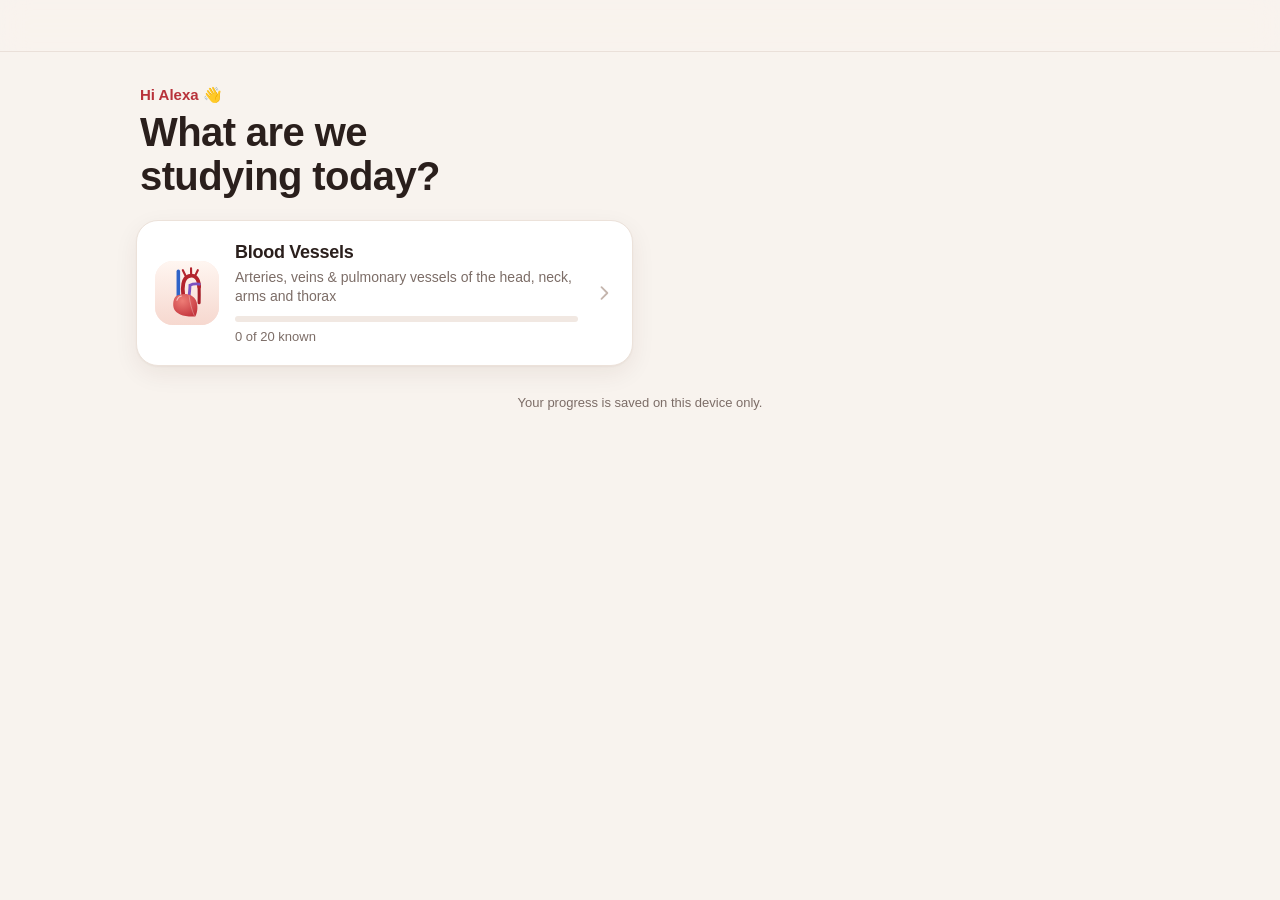
==== index.html @ 76a6473f "Anatomy Lab Study: PWA with flashcards, matching, labeling, quiz, weak spots Co-Authored-By: Claude " ====
<!DOCTYPE html>
<html lang="en">
<head>
<meta charset="utf-8">
<meta name="viewport" content="width=device-width, initial-scale=1, viewport-fit=cover">
<title>Anatomy Lab</title>
<meta name="description" content="Visual study games for anatomy lab practicals.">
<meta name="theme-color" content="#f8f3ee">
<meta name="color-scheme" content="light">
<meta name="mobile-web-app-capable" content="yes">
<meta name="apple-mobile-web-app-capable" content="yes">
<meta name="apple-mobile-web-app-title" content="Anatomy">
<meta name="apple-mobile-web-app-status-bar-style" content="default">
<meta name="format-detection" content="telephone=no">
<link rel="manifest" href="manifest.json">
<link rel="icon" href="icons/icon.svg" type="image/svg+xml">
<link rel="apple-touch-icon" href="icons/apple-touch-icon.png">
<link rel="stylesheet" href="css/app.css">
</head>
<body>
<!-- shared SVG definitions used by every diagram -->
<svg width="0" height="0" style="position:absolute" aria-hidden="true" focusable="false">
  <defs>
    <filter id="glow" filterUnits="userSpaceOnUse" x="-5000" y="-5000" width="10000" height="10000">
      <feGaussianBlur stdDeviation="7"/>
    </filter>
    <radialGradient id="heartGrad" cx="42%" cy="38%" r="70%">
      <stop offset="0" stop-color="#f8d3cc"/>
      <stop offset="1" stop-color="#e7a59c"/>
    </radialGradient>
  </defs>
</svg>

<header class="bar">
  <button class="back" id="back" hidden aria-label="Back"><svg viewBox="0 0 24 24" fill="none" stroke="currentColor" stroke-width="2.4" stroke-linecap="round" stroke-linejoin="round"><path d="M15 5l-7 7 7 7"/></svg></button>
  <div class="bar-title" id="barTitle"></div>
  <div class="bar-right" id="barRight"></div>
</header>
<main id="view" class="view"></main>

<script src="js/diagram.js"></script>
<script src="js/store.js"></script>
<script src="js/dnd.js"></script>
<script src="js/games.js"></script>
<script src="decks/index.js"></script>
<script src="js/app.js"></script>
</body>
</html>
---- css/app.css ----
/* ================= Anatomy Lab Study ================= */
:root {
  --bg: #f8f3ee;
  --surface: #ffffff;
  --surface-2: #fbf7f3;
  --ink: #2a1f1c;
  --muted: #7c6d67;
  --line: #ece2da;
  --line-strong: #dccfc6;
  --accent: #b8323a;
  --accent-ink: #9c2630;
  --accent-soft: #fbe8e7;
  --good: #2c9a58;
  --good-ink: #1d6b3d;
  --good-soft: #e4f5ea;
  --bad: #d23b3b;
  --bad-soft: #fde6e4;
  --gold: #f1b42f;
  --vein: #2f63c8;
  --pulm: #7a52c2;
  --radius: 20px;
  --shadow-sm: 0 1px 2px rgba(70, 35, 20, .05);
  --shadow: 0 1px 2px rgba(70, 35, 20, .04), 0 8px 24px rgba(70, 35, 20, .07);
  --shadow-lg: 0 18px 40px rgba(70, 35, 20, .18);
  --ease: cubic-bezier(.2, .8, .2, 1);
  --spring: cubic-bezier(.34, 1.56, .64, 1);
  --font: -apple-system, BlinkMacSystemFont, "SF Pro Text", "Segoe UI", Roboto, "Helvetica Neue", sans-serif;
  --font-round: ui-rounded, "SF Pro Rounded", -apple-system, BlinkMacSystemFont, "Segoe UI", Roboto, sans-serif;
  --bar-h: 52px;
  color-scheme: light;
}

* { box-sizing: border-box; }
html { -webkit-text-size-adjust: 100%; background: var(--bg); }
body {
  margin: 0;
  min-height: 100vh;
  min-height: 100dvh;
  background: var(--bg);
  color: var(--ink);
  font: 16px/1.45 var(--font);
  -webkit-font-smoothing: antialiased;
  -webkit-tap-highlight-color: transparent;
  touch-action: manipulation;
  overflow-x: hidden;
}
body.dragging { cursor: grabbing; user-select: none; -webkit-user-select: none; }
h1, h2, h3, h4 { font-family: var(--font-round); letter-spacing: -.015em; margin: 0; }
a { color: inherit; text-decoration: none; }
button { font: inherit; color: inherit; }
.muted { color: var(--muted); }

/* ---------- top bar ---------- */
.bar {
  position: sticky; top: 0; z-index: 50;
  display: grid; grid-template-columns: 44px 1fr 44px; align-items: center;
  height: calc(var(--bar-h) + env(safe-area-inset-top));
  padding: env(safe-area-inset-top) max(8px, env(safe-area-inset-right)) 0 max(8px, env(safe-area-inset-left));
  background: rgba(248, 243, 238, .86);
  -webkit-backdrop-filter: saturate(1.6) blur(14px);
  backdrop-filter: saturate(1.6) blur(14px);
  border-bottom: 1px solid rgba(220, 207, 198, .55);
}
.back {
  width: 40px; height: 40px; border: 0; border-radius: 12px; background: none;
  color: var(--accent); display: grid; place-items: center; cursor: pointer;
}
.back svg { width: 24px; height: 24px; }
.back[hidden] { display: grid; visibility: hidden; }
.back:active { background: var(--accent-soft); }
.bar-title { text-align: center; font: 600 16px/1.2 var(--font-round); white-space: nowrap; overflow: hidden; text-overflow: ellipsis; }

/* ---------- views ---------- */
.view {
  max-width: 1040px; margin: 0 auto;
  padding: 16px max(16px, env(safe-area-inset-right)) calc(32px + env(safe-area-inset-bottom)) max(16px, env(safe-area-inset-left));
}
.view.enter { animation: enter .35s var(--ease); }
@keyframes enter { from { opacity: 0; transform: translateY(10px); } }

.card { background: var(--surface); border: 1px solid var(--line); border-radius: var(--radius); box-shadow: var(--shadow); }

/* ---------- buttons, pills ---------- */
.btn {
  display: inline-flex; align-items: center; justify-content: center; gap: 8px;
  min-height: 48px; padding: 0 20px; border-radius: 14px;
  border: 1px solid var(--line-strong); background: var(--surface);
  font-weight: 600; font-size: 16px; cursor: pointer;
  box-shadow: var(--shadow-sm);
  transition: transform .15s var(--ease), background .2s, box-shadow .2s;
}
.btn:active { transform: scale(.97); }
.btn.primary { background: var(--accent); border-color: var(--accent); color: #fff; box-shadow: 0 6px 16px rgba(184, 50, 58, .25); }
.btn.good { background: var(--good); border-color: var(--good); color: #fff; box-shadow: 0 6px 16px rgba(44, 154, 88, .25); }
.btn.bad { background: var(--surface); color: var(--bad); border-color: #f1c0bb; }
.btn.small { min-height: 36px; padding: 0 14px; font-size: 14px; border-radius: 11px; }
.btn.wide { width: 100%; }
@media (hover: hover) {
  .btn:hover { box-shadow: var(--shadow); }
  .btn.primary:hover { background: var(--accent-ink); }
}
.pill {
  display: inline-flex; align-items: center; height: 30px; padding: 0 12px; border-radius: 999px;
  background: var(--surface); border: 1px solid var(--line); color: var(--muted);
  font-size: 13px; font-weight: 600; white-space: nowrap;
}
.pill.good { color: var(--good-ink); background: var(--good-soft); border-color: #c9ead5; }
.link-btn { display: block; margin: 28px auto 0; border: 0; background: none; color: var(--muted); font-size: 14px; text-decoration: underline; cursor: pointer; padding: 10px; }

/* ---------- home ---------- */
.hero { padding: 18px 4px 22px; }
.eyebrow { margin: 0 0 6px; color: var(--accent); font: 600 15px var(--font-round); }
.hero h1 { font-size: clamp(28px, 7.5vw, 40px); line-height: 1.1; max-width: 14ch; }
.topics { display: grid; gap: 14px; }
@media (min-width: 720px) { .topics { grid-template-columns: repeat(2, 1fr); } }
.topic {
  display: grid; grid-template-columns: 64px 1fr 20px; gap: 16px; align-items: center;
  padding: 18px; background: var(--surface); border: 1px solid var(--line); border-radius: 22px;
  box-shadow: var(--shadow); transition: transform .2s var(--ease), box-shadow .2s;
}
.topic:active { transform: scale(.985); }
@media (hover: hover) { .topic:hover { transform: translateY(-2px); box-shadow: var(--shadow), 0 14px 30px rgba(70, 35, 20, .08); } }
.topic-icon {
  width: 64px; height: 64px; border-radius: 18px; display: grid; place-items: center;
  background: linear-gradient(145deg, #fdeeea, #f7dcd6);
}
.topic-icon svg { width: 44px; height: 44px; }
.topic-icon img { width: 64px; height: 64px; border-radius: 18px; }
.topic-icon .initial { font: 700 28px var(--font-round); color: var(--accent); }
.topic h3 { font-size: 18px; }
.topic p { margin: 3px 0 10px; color: var(--muted); font-size: 14px; line-height: 1.35; }
.topic-meta { font-size: 13px; color: var(--muted); margin-top: 6px; }
.topic-meta b { color: var(--accent); font-weight: 600; }
.chev { color: #c4b5ad; width: 20px; height: 20px; }
.chev svg { width: 20px; height: 20px; }
.meter { height: 6px; background: #f1e8e2; border-radius: 99px; overflow: hidden; }
.meter span { display: block; height: 100%; background: linear-gradient(90deg, var(--good), #48b87a); border-radius: inherit; transition: width .6s var(--ease); }
.fine { text-align: center; color: var(--muted); font-size: 13px; margin-top: 28px; }

/* ---------- topic page ---------- */
.deck-hero { padding: 8px 4px 16px; }
.deck-hero h1 { font-size: clamp(24px, 6.4vw, 34px); line-height: 1.12; margin-bottom: 8px; }
.deck-hero p { margin: 0 0 12px; font-size: 15px; }
.legend { display: flex; flex-wrap: wrap; gap: 8px 14px; }
.key { display: inline-flex; align-items: center; gap: 6px; font-size: 13px; font-weight: 600; color: var(--muted); }
.key i { width: 18px; height: 6px; border-radius: 9px; }
.stats { display: flex; align-items: center; gap: 18px; padding: 16px 18px; margin-bottom: 16px; }
.ring { width: 78px; height: 78px; flex: none; }
.ring-bg { fill: none; stroke: #f1e8e2; stroke-width: 8; }
.ring-fg { fill: none; stroke: var(--good); stroke-width: 8; stroke-linecap: round; transform: rotate(-90deg); transform-origin: 36px 36px; transition: stroke-dashoffset 1s var(--ease); }
.ring text { font: 700 16px var(--font-round); fill: var(--ink); }
.stat-list { flex: 1; display: grid; grid-template-columns: repeat(3, 1fr); gap: 6px; text-align: center; }
.stat-list b { display: block; font: 700 22px var(--font-round); }
.stat-list span { font-size: 12px; color: var(--muted); }
.games { display: grid; gap: 10px; }
@media (min-width: 720px) { .games { grid-template-columns: repeat(2, 1fr); } }
.game-row {
  display: grid; grid-template-columns: 48px 1fr auto 20px; align-items: center; gap: 14px;
  padding: 14px 16px; background: var(--surface); border: 1px solid var(--line); border-radius: 18px;
  box-shadow: var(--shadow-sm); transition: transform .2s var(--ease), box-shadow .2s;
}
.game-row:active { transform: scale(.985); }
@media (hover: hover) { .game-row:hover { box-shadow: var(--shadow); transform: translateY(-1px); } }
.game-row.disabled { opacity: .55; pointer-events: none; box-shadow: none; }
.game-icon { width: 48px; height: 48px; border-radius: 14px; display: grid; place-items: center; }
.game-icon svg { width: 26px; height: 26px; }
.gi-flash { background: #fdeceb; color: #c8343c; }
.gi-match { background: #e9effc; color: #2f63c8; }
.gi-label { background: #f0eafb; color: #7a52c2; }
.gi-quiz { background: #fff3db; color: #c07d0a; }
.gi-weak { background: #e6f5ec; color: #2c9a58; }
.game-text b { display: block; font: 600 17px var(--font-round); }
.game-text small { display: block; color: var(--muted); font-size: 13.5px; line-height: 1.3; margin-top: 2px; }
.badge { font-size: 12px; font-weight: 700; padding: 4px 9px; border-radius: 99px; background: #f3ece7; color: var(--muted); white-space: nowrap; }
.badge.hot { background: var(--accent); color: #fff; }

/* ---------- game common ---------- */
.progress { height: 6px; background: #efe5de; border-radius: 99px; overflow: hidden; margin: 2px 0 12px; }
.progress span { display: block; height: 100%; background: linear-gradient(90deg, var(--accent), #e0605c); border-radius: inherit; transition: width .45s var(--ease); }
.meta-row, .toolbar { display: flex; flex-wrap: wrap; align-items: center; gap: 8px; margin-bottom: 12px; }
.toolbar .btn.small { margin-left: auto; }
.keys { text-align: center; color: #b3a49c; font-size: 12px; margin: 12px 0 0; }
@media (hover: none) { .keys { display: none; } }

svg.diagram { display: block; width: 100%; height: auto; }
.side-tag { font: 700 20px var(--font); fill: #b9aaa2; letter-spacing: .02em; }
.hl-halo { animation: pulse 1.5s ease-in-out infinite; }
@keyframes pulse { 0%, 100% { opacity: .35; } 50% { opacity: 1; } }
.photo { display: block; width: 100%; height: auto; border-radius: 12px; }
.nopic, .def-prompt { padding: 28px 18px; font: 600 20px/1.35 var(--font-round); text-align: center; margin: 0; }

/* ---------- flashcards ---------- */
.flashcard {
  position: relative; max-width: 520px; margin: 0 auto;
  background: var(--surface); border: 1px solid var(--line); border-radius: 24px; box-shadow: var(--shadow);
  padding: 10px; cursor: pointer; outline: none;
  transition: transform .15s ease-in, opacity .15s;
}
.flashcard:focus-visible { box-shadow: 0 0 0 3px var(--accent-soft), var(--shadow); }
.flashcard.flip-out { transform: perspective(900px) rotateY(90deg) scale(.96); }
.flashcard.flip-in { animation: flipIn .2s ease-out; }
@keyframes flipIn { from { transform: perspective(900px) rotateY(-90deg) scale(.96); } }
.flashcard.out-right { transform: translateX(60px) rotate(4deg); opacity: 0; transition: transform .25s ease-in, opacity .25s; }
.flashcard.out-left { transform: translateX(-60px) rotate(-4deg); opacity: 0; transition: transform .25s ease-in, opacity .25s; }
.flashcard.in { animation: cardIn .3s var(--ease); }
@keyframes cardIn { from { transform: translateY(14px) scale(.98); opacity: 0; } }
.face-front { position: relative; }
.tap-hint {
  position: absolute; left: 50%; top: 10px; transform: translateX(-50%);
  font-size: 12px; font-weight: 600; color: var(--muted); background: rgba(255, 255, 255, .85);
  padding: 4px 10px; border-radius: 99px; border: 1px solid var(--line); pointer-events: none;
}
.face-back { display: flex; flex-direction: column; gap: 6px; }
.back-pic { width: 100%; max-width: calc(44vh * .846); margin: 0 auto; }
.back-pic .photo { max-height: 44vh; object-fit: contain; }
.back-text { padding: 6px 12px 14px; text-align: center; animation: enter .3s var(--ease); }
.back-text h2 { font-size: 25px; color: var(--accent); line-height: 1.15; }
.back-text p { margin: 8px 0 0; font-size: 17px; line-height: 1.45; }
.fc-actions { display: flex; gap: 10px; max-width: 520px; margin: 14px auto 0; }
.fc-actions .btn { flex: 1; min-height: 54px; font-size: 17px; }

/* ---------- drag chips ---------- */
.chips { display: flex; flex-wrap: wrap; gap: 8px; }
.chip {
  display: inline-flex; align-items: center; justify-content: center; text-align: center;
  min-height: 42px; padding: 8px 14px; border-radius: 12px;
  background: var(--surface); border: 1.5px solid var(--line-strong); box-shadow: 0 2px 0 #e7dbd3;
  font-weight: 600; font-size: 15px; line-height: 1.2; cursor: grab;
  user-select: none; -webkit-user-select: none; -webkit-touch-callout: none; touch-action: none;
  transition: transform .2s var(--ease), background .2s, border-color .2s, opacity .2s, box-shadow .2s;
}
.chip:focus-visible { outline: 3px solid var(--accent-soft); outline-offset: 2px; }
.chip.selected { border-color: var(--accent); background: var(--accent-soft); color: var(--accent-ink); transform: translateY(-2px); box-shadow: 0 6px 14px rgba(184, 50, 58, .18); }
.chip.placeholder { opacity: .25; transform: scale(.96); }
.chip.ghost {
  position: fixed; z-index: 1000; margin: 0; pointer-events: none; cursor: grabbing;
  border-color: var(--accent); box-shadow: var(--shadow-lg); transition: none;
}
.chip.ghost.returning { transition: transform .38s var(--spring); }
.chip.ghost.wrong, .chip.wrong { background: var(--bad-soft); border-color: var(--bad); color: var(--bad); }
.chip.wrong:not(.ghost) { animation: shake .45s; }
.chip.locked { cursor: default; background: var(--good-soft); border-color: var(--good); color: var(--good-ink); box-shadow: none; }
.chip.snap { animation: snap .45s var(--spring); }
@keyframes snap { 0% { transform: scale(.7); } 60% { transform: scale(1.08); } 100% { transform: scale(1); } }
@keyframes shake { 0%, 100% { transform: translateX(0); } 20% { transform: translateX(-7px); } 40% { transform: translateX(6px); } 60% { transform: translateX(-4px); } 80% { transform: translateX(3px); } }

.drop.over { outline: 3px solid var(--accent); outline-offset: 2px; }
.armed .drop:not(.solved) { outline: 2px dashed rgba(184, 50, 58, .45); outline-offset: 2px; cursor: pointer; }
.drop.reject { animation: shake .45s, redflash .6s; }
@keyframes redflash { 30% { background-color: var(--bad-soft); border-color: var(--bad); } }
.drop.accept { animation: greenpop .55s var(--spring); }
@keyframes greenpop { 0% { transform: scale(1); } 40% { transform: scale(1.04); box-shadow: 0 0 0 6px rgba(44, 154, 88, .2); } 100% { transform: scale(1); } }

/* ---------- matching ---------- */
.seg { display: inline-flex; padding: 3px; background: #efe6df; border-radius: 12px; }
.seg button { border: 0; background: none; padding: 7px 12px; border-radius: 9px; font-size: 14px; font-weight: 600; color: var(--muted); cursor: pointer; transition: background .2s, color .2s; }
.seg button.on { background: var(--surface); color: var(--accent); box-shadow: var(--shadow-sm); }
.match { display: grid; gap: 14px; }
.tray {
  position: sticky; top: calc(var(--bar-h) + env(safe-area-inset-top)); z-index: 10;
  margin: 0 -16px; padding: 10px 16px 12px;
  background: rgba(248, 243, 238, .92);
  -webkit-backdrop-filter: blur(10px); backdrop-filter: blur(10px);
}
.tray-hint { margin: 0 0 8px; font-size: 13px; color: var(--muted); }
.tray .chip { flex: 1 1 auto; }
.targets { display: grid; gap: 10px; }
.match.pics .targets { grid-template-columns: repeat(2, minmax(0, 1fr)); }
.target {
  background: var(--surface); border: 1.5px dashed var(--line-strong); border-radius: 16px; padding: 12px;
  display: flex; flex-direction: column; gap: 10px; transition: border-color .25s, background .25s;
}
.target-def { margin: 0; font-size: 15.5px; line-height: 1.4; }
.target-pic { border-radius: 10px; overflow: hidden; background: var(--surface-2); }
.match.pics .target { padding: 8px; gap: 8px; }
.slot { min-height: 44px; border-radius: 12px; background: #f5eee9; display: flex; align-items: stretch; justify-content: stretch; }
.slot span { flex: 1; display: grid; place-items: center; font-size: 13px; color: #b6a69d; }
.slot .chip { width: 100%; font-size: 14px; min-height: 44px; }
.target.solved { border-style: solid; border-color: var(--good); background: #fbfffc; }
@media (min-width: 760px) {
  .match { grid-template-columns: 260px 1fr; align-items: start; }
  .tray { margin: 0; padding: 0; background: none; backdrop-filter: none; -webkit-backdrop-filter: none; top: calc(var(--bar-h) + 16px); }
  .tray .chips { flex-direction: column; }
  .targets { grid-template-columns: repeat(2, minmax(0, 1fr)); }
  .match.pics .targets { grid-template-columns: repeat(3, minmax(0, 1fr)); }
}

/* ---------- label the diagram ---------- */
.label-layout { display: grid; gap: 14px; }
.label-board {
  position: relative; container-type: inline-size;
  background: var(--surface); border: 1px solid var(--line); border-radius: var(--radius); box-shadow: var(--shadow);
  overflow: hidden;
}
.label-board svg.diagram { position: absolute; inset: 0; width: 100%; height: 100%; }
.leader { stroke: #8f7f78; stroke-width: 2.2; fill: none; }
.leader-dot { fill: #2a1f1c; stroke: #fff; stroke-width: 3; }
.lbox {
  position: absolute; display: flex; align-items: stretch;
  border: 1.5px dashed #c9b7ae; border-radius: 8px; background: rgba(255, 255, 255, .94);
  transition: border-color .2s, background .2s;
}
.lbox.solved { border: 1.5px solid var(--good); background: var(--good-soft); }
.lbox .chip.in-box {
  flex: 1; min-height: 0; padding: 1px 3px; border: 0; border-radius: 6px; box-shadow: none; background: transparent;
  font-size: 10px; font-size: max(9.5px, 2.35cqw); line-height: 1.1; letter-spacing: -.01em; overflow: hidden;
}
.bank { padding: 14px; }
.bank h3 { font: 600 14px var(--font-round); color: var(--muted); margin-bottom: 10px; }
.bank h3 small { font-weight: 400; }
.bank .chip { font-size: 14px; min-height: 40px; padding: 6px 11px; }
.result { display: flex; align-items: center; justify-content: space-between; gap: 12px; padding: 14px 16px; margin-bottom: 12px; background: var(--good-soft); border-color: #c4e7d1; animation: enter .4s var(--ease); }
.result .score { display: block; font: 700 30px var(--font-round); color: var(--good-ink); }
.result span { color: var(--good-ink); font-size: 14px; }
@media (min-width: 860px) {
  .label-layout { grid-template-columns: minmax(0, 1fr) 310px; align-items: start; }
  .bank { position: sticky; top: calc(var(--bar-h) + 16px); }
  .bank .chip { flex: 1 1 calc(50% - 4px); min-height: 40px; font-size: 13px; padding: 4px 8px; }
}

/* ---------- quiz ---------- */
.quiz-pic { padding: 8px; max-width: 480px; margin: 0 auto; }
.quiz-pic > svg.diagram { max-width: calc(50vh * .846); margin: 0 auto; }
.quiz-q { text-align: center; font: 600 17px var(--font-round); margin: 14px 0 10px; }
.options { display: grid; gap: 9px; max-width: 480px; margin: 0 auto; }
@media (min-width: 560px) { .options { grid-template-columns: 1fr 1fr; } }
.option {
  min-height: 54px; padding: 10px 14px; border-radius: 14px; text-align: left;
  border: 1.5px solid var(--line-strong); background: var(--surface); box-shadow: 0 2px 0 #e7dbd3;
  font-size: 16px; font-weight: 600; cursor: pointer; transition: transform .15s var(--ease), background .2s, border-color .2s;
}
.option:active:not(:disabled) { transform: scale(.98); }
.option:disabled { cursor: default; }
.option.right { background: var(--good-soft); border-color: var(--good); color: var(--good-ink); }
.option.pop { animation: snap .45s var(--spring); }
.option.wrong { background: var(--bad-soft); border-color: var(--bad); color: var(--bad); animation: shake .45s; }
.explain { max-width: 480px; margin: 12px auto 0; padding: 14px 16px; animation: enter .3s var(--ease); }
.explain b { color: var(--accent); font: 700 17px var(--font-round); }
.explain p { margin: 4px 0 12px; }

/* ---------- done screens ---------- */
.done { max-width: 520px; margin: 10px auto; padding: 28px 20px 22px; text-align: center; animation: enter .4s var(--ease); }
.done-emoji { font-size: 52px; line-height: 1; margin-bottom: 10px; animation: snap .6s var(--spring); }
.done h2 { font-size: 26px; }
.done p { margin: 6px 0 0; }
.missed { text-align: left; margin-top: 18px; border-top: 1px solid var(--line); padding-top: 14px; }
.missed h4 { font-size: 14px; color: var(--muted); margin-bottom: 8px; }
.missed-row { padding: 8px 0; border-bottom: 1px solid #f3ece6; font-size: 14px; }
.missed-row b { display: block; color: var(--accent); }
.missed-row span { color: var(--muted); }
.done-btns { display: flex; gap: 10px; margin-top: 20px; }
.done-btns .btn { flex: 1; }

/* ---------- toast ---------- */
.toast {
  position: fixed; left: 50%; bottom: calc(28px + env(safe-area-inset-bottom)); z-index: 2000;
  transform: translate(-50%, 20px); opacity: 0;
  background: #2a1f1c; color: #fff; padding: 11px 18px; border-radius: 99px; font-weight: 600; font-size: 15px;
  box-shadow: var(--shadow-lg); transition: transform .3s var(--spring), opacity .25s;
  pointer-events: none;
}
.toast.show { transform: translate(-50%, 0); opacity: 1; }

@media (prefers-reduced-motion: reduce) {
  *, *::before, *::after { animation-duration: .01ms !important; animation-iteration-count: 1 !important; transition-duration: .01ms !important; }
  .hl-halo { opacity: .8; }
}
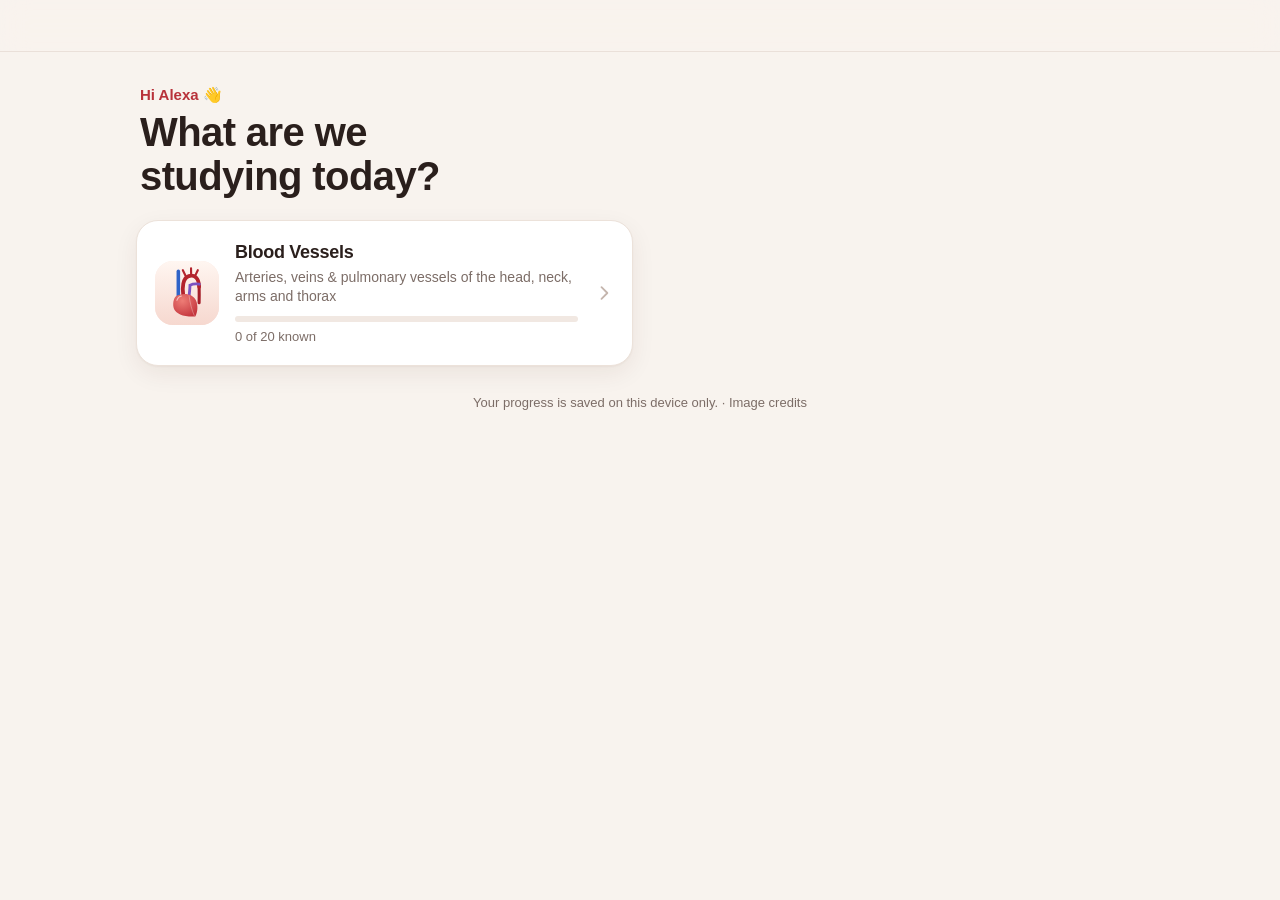
==== commit ddc8be65: "Use real textbook figures with pointer setup mode - 7 OpenStax A&P figures (CC BY 3.0 via Wikimedia " ====
--- a/index.html
+++ b/index.html
@@ -39,9 +39,11 @@
 <main id="view" class="view"></main>
 
 <script src="js/diagram.js"></script>
+<script src="js/figure.js"></script>
 <script src="js/store.js"></script>
 <script src="js/dnd.js"></script>
 <script src="js/games.js"></script>
+<script src="js/setup.js"></script>
 <script src="decks/index.js"></script>
 <script src="js/app.js"></script>
 </body>
--- a/css/app.css
+++ b/css/app.css
@@ -365,3 +365,79 @@
   *, *::before, *::after { animation-duration: .01ms !important; animation-iteration-count: 1 !important; transition-duration: .01ms !important; }
   .hl-halo { opacity: .8; }
 }
+
+/* ---------- textbook figures ---------- */
+.pic { position: relative; }
+.fig { position: relative; width: 100%; background: #fff; border-radius: 12px; overflow: hidden; }
+.fig-zoom { position: absolute; inset: 0; overflow: hidden; }
+.fig-pan { position: absolute; inset: 0; transform-origin: 0 0; will-change: transform; }
+.fig-crop { position: absolute; }
+.fig-layer { position: relative; width: 100%; container-type: inline-size; }
+.fig-img { display: block; width: 100%; height: 100%; user-select: none; -webkit-user-select: none; -webkit-touch-callout: none; }
+.fig-mask { position: absolute; background: #fff; border-radius: 2px; }
+.fig-marker { position: absolute; width: 0; height: 0; pointer-events: none; }
+.fig-marker i {
+  position: absolute; left: -17px; top: -17px; width: 34px; height: 34px; border-radius: 50%;
+  border: 3.5px solid #ffc93c; box-shadow: 0 0 0 2px rgba(255,255,255,.9), 0 0 16px 6px rgba(255,201,60,.75);
+  animation: ring 1.5s ease-in-out infinite;
+}
+@keyframes ring { 0%, 100% { transform: scale(.85); opacity: .75; } 50% { transform: scale(1.12); opacity: 1; } }
+.fig-broken .fig-img { visibility: hidden; }
+.zoom-btn {
+  position: absolute; right: 8px; bottom: 8px; width: 38px; height: 38px; border-radius: 12px; z-index: 2;
+  border: 1px solid var(--line); background: rgba(255,255,255,.92); color: var(--ink); display: grid; place-items: center; cursor: pointer;
+}
+.zoom-btn svg { width: 20px; height: 20px; }
+.flashcard .fig, .quiz-pic .fig { max-height: 60vh; }
+.fbox { position: absolute; display: flex; align-items: stretch; background: #fff; border: 1.5px dashed #c9b7ae; border-radius: 4px; }
+.fbox.solved { border: 1.5px solid var(--good); background: var(--good-soft); }
+.fbox .chip.in-box { flex: 1; min-height: 0; padding: 0 2px; border: 0; box-shadow: none; background: transparent; font-size: calc(var(--fs) * 1.05cqw); line-height: 1.05; overflow: hidden; }
+.fig-board { padding: 6px; }
+.zoom-ctl { display: flex; align-items: center; gap: 8px; padding: 8px 4px 2px; font-size: 13px; }
+.view-toggle { display: flex; align-items: center; justify-content: space-between; gap: 12px; padding: 12px 16px; margin-top: 16px; }
+.view-toggle b { display: block; font: 600 16px var(--font-round); }
+.view-toggle small { color: var(--muted); font-size: 13px; }
+.credits { display: grid; gap: 12px; }
+.credit { padding: 14px 16px; font-size: 14px; }
+.credit p { margin: 6px 0 0; }
+.credit a { color: var(--accent); text-decoration: underline; }
+.lightbox { position: fixed; inset: 0; z-index: 3000; background: rgba(30,20,18,.92); display: flex; flex-direction: column; opacity: 0; transition: opacity .2s; padding: env(safe-area-inset-top) 0 env(safe-area-inset-bottom); }
+.lightbox.show { opacity: 1; } .lightbox.closing { opacity: 0; }
+.lb-top { display: flex; justify-content: space-between; align-items: center; padding: 10px 14px; color: #fff; font-weight: 600; }
+.lb-body { flex: 1; display: flex; align-items: center; padding: 8px; min-height: 0; }
+.lb-body .fig { max-height: 100%; }
+.lb-hint { text-align: center; color: #cbbdb6; font-size: 13px; margin: 6px 0 12px; }
+body.noscroll { overflow: hidden; }
+
+/* ---------- setup mode ---------- */
+.setup-top { display: flex; flex-wrap: wrap; gap: 8px; align-items: center; margin-bottom: 8px; }
+.setup-top select, .setup-tools select { font: inherit; font-size: 15px; padding: 8px 10px; border-radius: 10px; border: 1px solid var(--line-strong); background: var(--surface); max-width: 100%; }
+.setup-help { font-size: 13px; margin: 0 0 8px; }
+.setup-tools { display: flex; flex-wrap: wrap; gap: 8px; align-items: center; margin-bottom: 10px; min-height: 36px; }
+.setup-board { padding: 6px; }
+.setup-bottom { display: flex; flex-wrap: wrap; gap: 8px; margin-top: 12px; }
+.small-note { font-size: 13px; margin-top: 8px; }
+.setup-out { width: 100%; min-height: 220px; margin-top: 10px; font: 12px/1.4 ui-monospace, Menlo, Consolas, monospace; border-radius: 10px; border: 1px solid var(--line-strong); padding: 10px; }
+.ed { position: absolute; touch-action: none; cursor: move; }
+.ed-box { border: 1.5px solid rgba(47,99,200,.85); background: rgba(47,99,200,.08); border-radius: 2px; }
+.ed-box.named { border-color: rgba(44,154,88,.95); background: rgba(44,154,88,.14); }
+.ed-box span { position: absolute; left: 1px; top: 0; font-size: calc(var(--fs) * .9cqw); line-height: 1.05; color: #1d6b3d; font-weight: 700; pointer-events: none; text-shadow: 0 0 2px #fff; }
+.ed.sel { outline: 2px solid var(--accent); outline-offset: 1px; z-index: 3; }
+.ed-handle { position: absolute; right: -9px; bottom: -9px; width: 18px; height: 18px; border-radius: 50%; background: var(--accent); border: 2px solid #fff; cursor: nwse-resize; display: none; }
+.ed.sel .ed-handle, .ed-crop .ed-handle { display: block; }
+.ed-marker { width: 0; height: 0; }
+.ed-marker i { position: absolute; left: -15px; top: -15px; width: 30px; height: 30px; border-radius: 50%; border: 3px solid rgba(160,150,145,.8); background: rgba(255,255,255,.25); }
+.ed-marker.on i { border-color: #ffb400; box-shadow: 0 0 12px 4px rgba(255,201,60,.7); }
+.ed-marker.sel i { border-color: var(--accent); }
+.ed-marker b { position: absolute; left: 16px; top: -8px; white-space: nowrap; font-size: 10px; color: var(--muted); background: rgba(255,255,255,.85); padding: 0 3px; border-radius: 3px; pointer-events: none; }
+.ed-crop { border: 3px dashed var(--accent); background: rgba(184,50,58,.05); }
+.ed-crop span { position: absolute; left: 4px; top: 2px; font-size: 12px; font-weight: 700; color: var(--accent); background: rgba(255,255,255,.85); padding: 0 4px; border-radius: 4px; }
+/* fixes after phone review */
+.ed-box span { left: -1px; top: auto; bottom: calc(100% + 1px); font-size: 10px; line-height: 1.2; background: #2c9a58; color: #fff; padding: 0 4px; border-radius: 3px; white-space: nowrap; text-shadow: none; }
+.ed-marker:not(.on) { opacity: .55; }
+.ed-marker:not(.on) b { font-size: 8.5px; }
+a.link-btn { width: fit-content; text-align: center; margin-top: 6px; }
+.target-pic .fig-marker i { left: -11px; top: -11px; width: 22px; height: 22px; border-width: 2.5px; box-shadow: 0 0 0 1.5px rgba(255,255,255,.9), 0 0 10px 4px rgba(255,201,60,.75); }
+.target-pic .zoom-btn { width: 32px; height: 32px; right: 4px; bottom: 4px; }
+.lb-top .btn { color: var(--ink); }
+.ed-box span { font-size: calc(var(--fs) * .62cqw); padding: 0 .3em; border-radius: .25em; }
